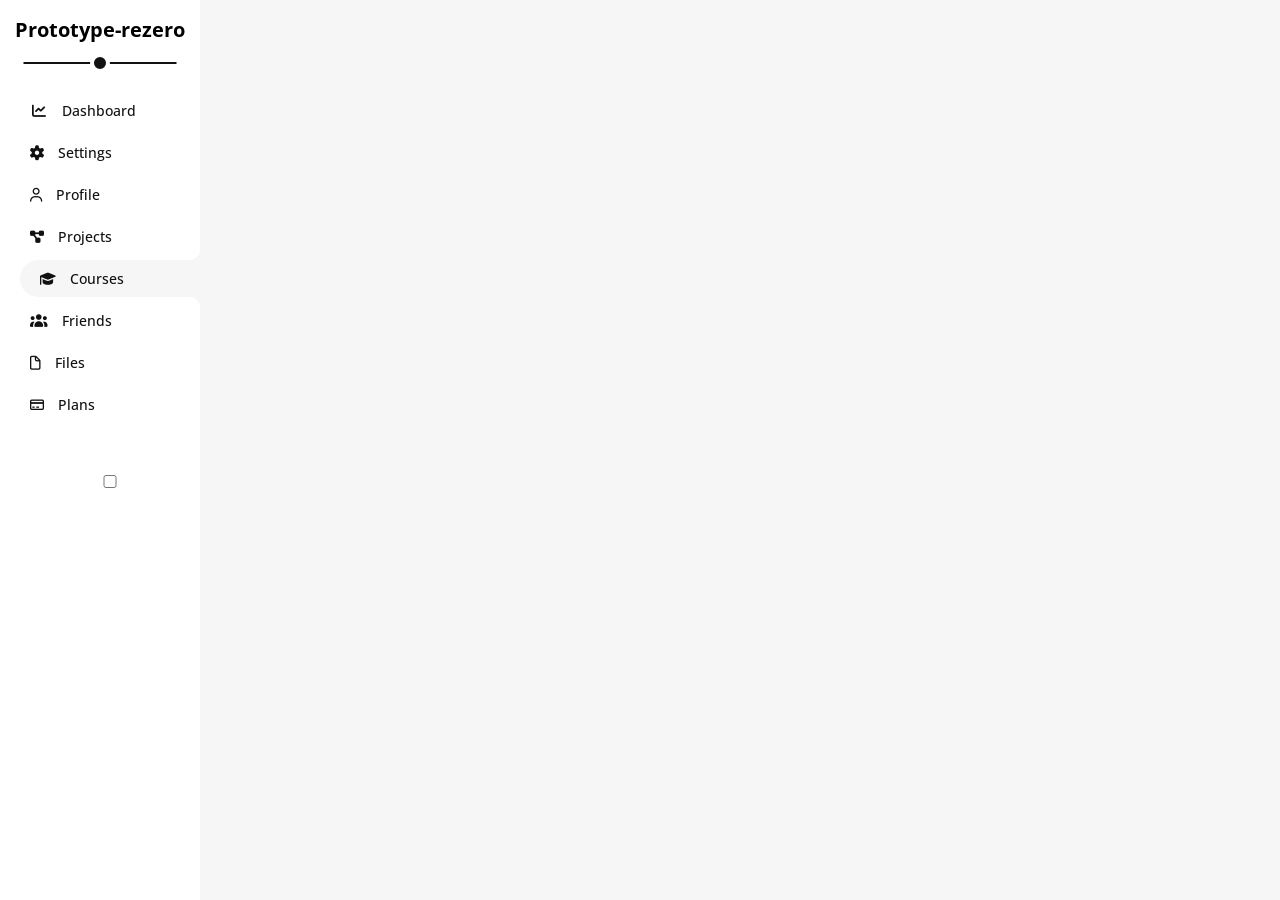
==== courses.html @ 01eb2c35 "upd" ====
<!DOCTYPE html>
<html lang="en">
<head>
    <meta charset="UTF-8">
    <meta name="viewport" content="width=device-width, initial-scale=1.0">
    <title>Dashboard-01</title>
    <!-- fontawesome -->
    <link rel="stylesheet" href="style/all.min.css">
    <!-- main stylesheet -->
    <link rel="stylesheet" href="style/template4style.css">
    <!-- framework -->
    <link rel="stylesheet" href="style/framework.css">
    <!-- fonts -->
    <link rel="preconnect" href="https://fonts.googleapis.com">
    <link rel="preconnect" href="https://fonts.gstatic.com" crossorigin>
    <link href="https://fonts.googleapis.com/css2?family=Cairo:slnt,wght@-11..11,200..1000&family=Open+Sans:ital,wght@0,300..800;1,300..800&family=Work+Sans:ital,wght@0,100..900;1,100..900&display=swap" rel="stylesheet">
</head>
    <body>
        <div class="main">
            <aside>
                <h3><span>PR</span>Prototype-rezero</h3>
                <ul>
                    <li class=" trans">
                        <i class="fa-solid fa-chart-line fa-fw"></i>
                        <a href="index.html">Dashboard</a>
                    </li>
                    <li class="trans">
                        <i class="fas fa-gear"></i>
                        <a href="settings.html">Settings</a>
                    </li>
                    <li class="trans">
                        <i class="far fa-user"></i>
                        <a href="profile.html">Profile</a>
                    </li>
                    <li class="trans">
                        <i class="fas fa-diagram-project"></i>
                        <a href="projects.html">Projects</a>
                    </li>
                    <li class="active trans">
                        <i class="fas fa-graduation-cap"></i>
                        <a href="courses.html">Courses</a>
                    </li>
                    <li class="trans">
                        <i class="fas fa-users"></i>
                        <a href="friends.html">Friends</a>
                    </li>
                    <li class="trans">
                        <i class="far fa-file"></i>
                        <a href="files.html">Files</a>
                    </li>
                    <li class="trans">
                        <i class="far fa-credit-card"></i>
                        <a href="plans.html">Plans</a>
                    </li>
                </ul>
                <input type="checkbox">
            </aside>
            <section>

            </section>
        </div>
    </body>
</html>
---- style/template4style.css ----
/* global rules  */
:root {
  --blue-color: #0075ff;
  --blue-alt-color: #0d69d5;
  --orange-color: #f59e0b;
  --green-color: #22c55e;
  --red-color: #f44336;
  --grey-color: #888;
  --light-grey: #f6f6f6;
}

*, *::before, *::after {
    -webkit-box-sizing: border-box;
    -moz-box-sizing: border-box;
    box-sizing: border-box;
    padding: 0;
    margin: 0;
    text-decoration: none;
    border: none;
    outline: none;
}

html {
    scroll-behavior: smooth;
}

body {
    line-height: 1.5;
    min-height: 100vh;
    font-family: "open sans", sans-serif;
    background-color: var(--light-grey);
}

ul, ol {
    list-style: none;
}

img, video, canvas, svg {
    display: block;
    max-width: 100%;
}

input, button, textarea, select {
    font: inherit;
}

h1, h2, h3, h4, h5, h6 {
    line-height: 1;  
}

/* end global rules   */

/* aside */
aside {
    position: sticky;
    width: 200px;
    left: 0;
    top: 0;
    min-height: 100vh;
    background-color: white;
    display: flex;
    flex-direction: column;
    gap: 52px;
    padding: 20px;
    padding-right: 0;
    /* box-shadow: 0 10px 20px #ccc; */
    z-index: 1;
    transition: 0.3s;
    overflow: hidden;
}
aside span {
    font-size: 0;
    opacity: 0;
    transition: 0.3s;
}
aside h3 {
    font-size: 20px;
    position: relative;
    margin: 0 auto;
    transform: translateX(-10px);
    transition: 0.3s;
}
aside h3::before {
    content: "";
    position: absolute;
    left: 0;
    bottom: -24px;
    width: 90%;
    left: 50%;
    transform: translateX(-50%);
    height: 2px;
    background-color: #111;
}
aside h3::after {
    content: "";
    position: absolute;
    left: 50%;
    transform: translateX(-50%);
    bottom: -33px;
    width: 20px;
    height: 20px;
    border: 4px solid white;
    border-radius: 50%;
    background-color: #111;
}
aside ul {
    display: flex;
    flex-direction: column;
    gap: 5px;
}
aside ul li {
    padding: 8px;
    font-size: 14px;
    padding-left: 10px;
    border-radius: 20px;
    border-top-right-radius: 0;
    border-bottom-right-radius: 0;
    cursor: pointer;
}
aside ul li.active {
    padding-left: 20px;
    background-color: var(--light-grey);
    position: relative;
}
aside ul li.active::before{
    content: "";
    position: absolute;
    width: 20px;
    height: 20px;
    background-color: rgba(255, 0, 0, 0);
    border-radius: 50%;
    right: 0;
    top: -20px;
    box-shadow: 12px 12px 0 0 var(--light-grey);
}
aside ul li.active::after{
    content: "";
    position: absolute;
    width: 20px;
    height: 20px;
    background-color: rgba(255, 0, 0, 0);
    border-radius: 50%;
    right: 0;
    bottom: -20px;
    box-shadow: 12px -12px 0 0 var(--light-grey);
}
aside ul li:not(.active):hover {
    padding-left: 20px;
}
aside ul li a, aside ul li i {
    color: #111;
}
aside ul li a {
    font-weight: 500;
    transition: 0.3s;
}
aside ul li i{
    margin-right: 10px;
}
aside:has(input:checked) {
    width: 80px;
}
aside:has(input:checked) h3{
    font-size: 0;
}
aside:has(input:checked) ul li a {
    font-size: 0;
    opacity: 0;
}
aside:has(input:checked) span {
    font-size: 20px;
    opacity: 1;
}
/* end  aside */
---- style/framework.css ----
:root {
  --blue-color: #0075ff;
  --blue-alt-color: #0d69d5;
  --orange-color: #f59e0b;
  --green-color: #22c55e;
  --red-color: #f44336;
  --grey-color: #888;
  --light-grey: #f6f6f6;
}
/* Start Box */
.trans {
  transition: 0.3s;
}
.d-flex {
  display: flex;
}
.fd-c {
  flex-direction: column;
}
.f-wrap {
  flex-wrap: wrap;
}
.align-center {
  align-items: center;
}
.space-between {
  justify-content: space-between;
}
.justify-center {
  justify-content: center;
}
.d-grid {
  display: grid;
}
.gap-20 {
  gap: 20px;
}
.gap-30 {
  gap: 30px;
}
.d-block {
  display: block;
}
@media (max-width: 767px) {
  .block-mobile {
    display: block;
  }
  .hide-mobile {
    display: none;
  }
}
/* End Box */
/* Start Padding + Margin */
.p-10 {
  padding: 10px;
}
.p-15 {
  padding: 15px;
}
.p-20 {
  padding: 20px;
}
.pt-10 {
  padding-top: 10px;
}
.pt-15 {
  padding-top: 15px;
}
.pt-20 {
  padding-top: 20px;
}
.pb-10 {
  padding-bottom: 10px;
}
.pb-15 {
  padding-bottom: 15px;
}
.pb-20 {
  padding-bottom: 20px;
}
.pl-15 {
  padding-left: 15px;
}
.m-0 {
  margin: 0;
}
.m-15 {
  margin: 15px;
}
.m-20 {
  margin: 20px;
}
.mt-0 {
  margin-top: 0;
}
.mt-5 {
  margin-top: 5px;
}
.mt-10 {
  margin-top: 10px;
}
.mt-15 {
  margin-top: 15px;
}
.mt-20 {
  margin-top: 20px;
}
.mt-25 {
  margin-top: 25px;
}
.mr-10 {
  margin-right: 10px;
}
.mr-15 {
  margin-right: 15px;
}
.mb-5 {
  margin-bottom: 5px;
}
.mb-10 {
  margin-bottom: 10px;
}
.mb-15 {
  margin-bottom: 15px;
}
.mb-20 {
  margin-bottom: 20px;
}
.mb-25 {
  margin-bottom: 25px;
}
/* End Padding + Margin */
/* Start Color */
.c-black {
  color: black;
}
.c-white {
  color: white;
}
.c-grey {
  color: var(--grey-color);
}
.c-red {
  color: var(--red-color);
}
.c-green {
  color: var(--green-color);
}
.c-blue {
  color: var(--blue-color);
}
.c-orange {
  color: var(--orange-color);
}
.bg-red {
  background-color: var(--red-color);
}
.bg-green {
  background-color: var(--green-color);
}
.bg-blue {
  background-color: var(--blue-color);
}
.bg-orange {
  background-color: var(--orange-color);
}
.bg-white {
  background-color: white;
}
.bg-eee {
  background-color: #eee;
}
/* End Color */
/* Start Position */
.p-relative {
  position: relative;
}
.p-absolute {
  position: absolute;
}
/* End Position */
/* Start Font */
.txt-c {
  text-align: center;
}
.fs-13 {
  font-size: 13px;
}
.fs-14 {
  font-size: 14px;
}
.fs-15 {
  font-size: 15px;
}
.fs-25 {
  font-size: 25px;
}
.fw-bold {
  font-weight: bold;
}
@media (max-width: 767px) {
  .txt-c-mobile {
    text-align: center;
  }
}
/* End Font */
/* Start Border */
.rad-6 {
  border-radius: 6px;
}
.rad-10 {
  border-radius: 10px;
}
.rad-half {
  border-radius: 50%;
}
.b-none {
  border: none;
}
.border-ccc {
  border: 1px solid #ccc;
}
.border-eee {
  border: 1px solid #eee;
}

/* End Border */
/* Start Width + Height */
.w-full {
  width: 100%;
}
.w-100 {
  width: 100px;
}
.w-fit {
  width: fit-content;
}
.h-full {
  height: 100%;
}
.h-100 {
  height: 100px;
}
/* End Width + Height */
/* Start Components */
.center-flex {
  display: flex;
  align-items: center;
  justify-content: center;
}
.between-flex {
  display: flex;
  align-items: center;
  justify-content: space-between;
}
.btn-shape {
  padding: 4px 10px;
  border-radius: 6px;
}
/* End Components */
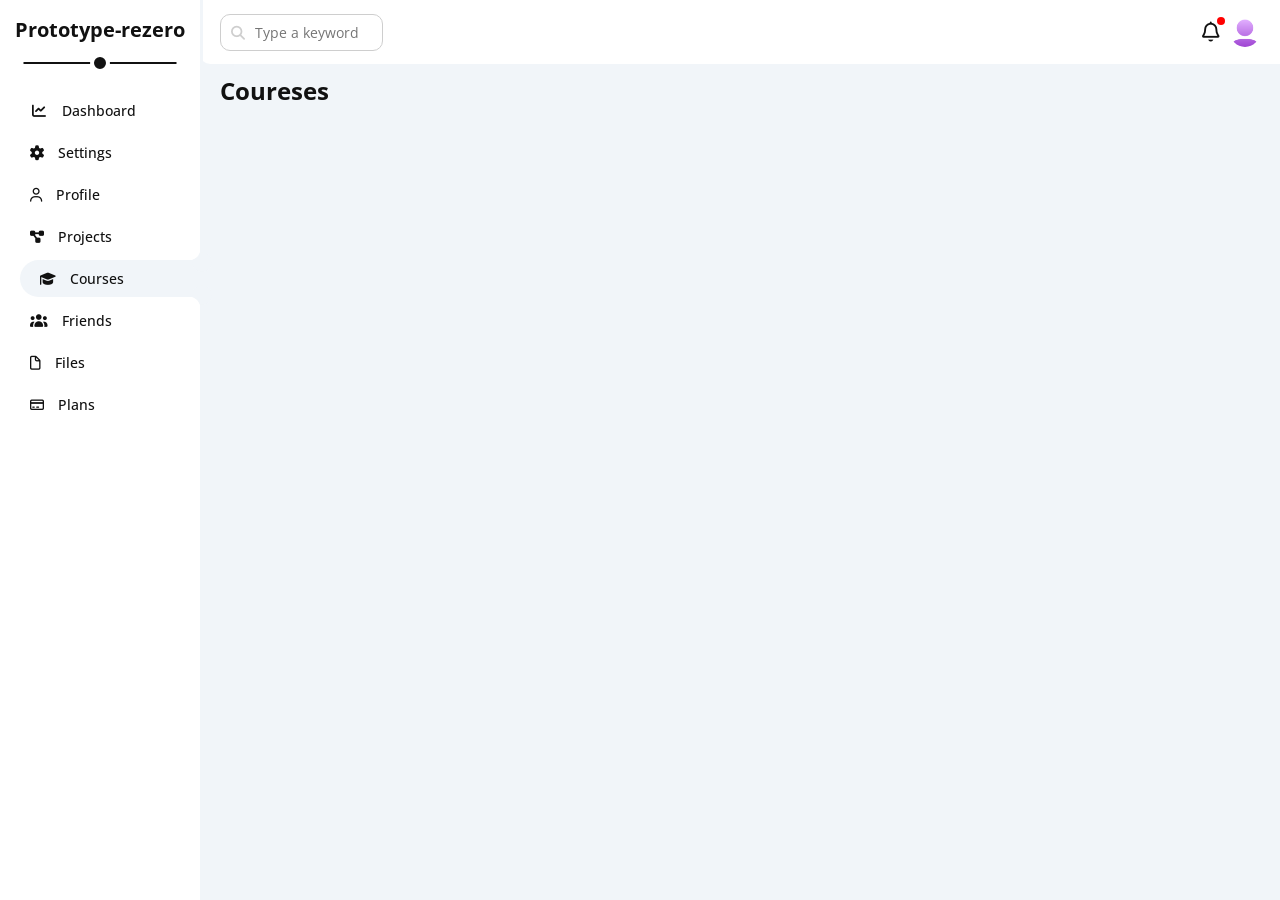
==== commit b2a7487f: "upd" ====
--- a/courses.html
+++ b/courses.html
@@ -18,13 +18,13 @@
     <body>
         <div class="main">
             <aside>
-                <h3><span>PR</span>Prototype-rezero</h3>
+                <h3>Prototype-rezero</h3>
                 <ul>
-                    <li class=" trans">
+                    <li class="trans">
                         <i class="fa-solid fa-chart-line fa-fw"></i>
                         <a href="index.html">Dashboard</a>
                     </li>
-                    <li class="trans">
+                    <li class=" trans">
                         <i class="fas fa-gear"></i>
                         <a href="settings.html">Settings</a>
                     </li>
@@ -53,10 +53,20 @@
                         <a href="plans.html">Plans</a>
                     </li>
                 </ul>
-                <input type="checkbox">
             </aside>
-            <section>
-
+            <section class="settings flexd-c gap-15">
+                <header>
+                    <div class="search">
+                        <i class="fas fa-search"></i>
+                        <input type="text" placeholder="Type a keyword">
+                    </div>
+                    <div class="icons">
+                        <i class="fa-regular fa-bell" ></i>
+                        <span></span>
+                        <img src="resources/user.png" alt="">
+                    </div>
+                </header>
+                <h1>Coureses</h1>
             </section>
         </div>
     </body>
--- a/style/template4style.css
+++ b/style/template4style.css
@@ -6,7 +6,9 @@
   --green-color: #22c55e;
   --red-color: #f44336;
   --grey-color: #888;
+  --lightblue-grey: #f1f5f9;
   --light-grey: #f6f6f6;
+  --bitdarker-grey: #cecece;
 }
 
 *, *::before, *::after {
@@ -19,7 +21,16 @@
     border: none;
     outline: none;
 }
-
+::-webkit-scrollbar {
+    width: 10px;
+}
+::-webkit-scrollbar-track {
+    background-color: rgba(0, 29, 43, 0.25);
+}
+::-webkit-scrollbar-thumb {
+    background-color: rgb(0, 24, 36);
+    border-radius: 5px;
+}
 html {
     scroll-behavior: smooth;
 }
@@ -28,7 +39,7 @@
     line-height: 1.5;
     min-height: 100vh;
     font-family: "open sans", sans-serif;
-    background-color: var(--light-grey);
+    color: #111;
 }
 
 ul, ol {
@@ -50,9 +61,19 @@
 
 /* end global rules   */
 
+/* main */
+.main {
+    display: flex;
+    min-height: 100vh;
+    overflow: hidden;
+    position: relative;
+    gap: 0;
+}
+/* end main */
+
 /* aside */
 aside {
-    position: sticky;
+    position: relative;
     width: 200px;
     left: 0;
     top: 0;
@@ -64,14 +85,19 @@
     padding: 20px;
     padding-right: 0;
     /* box-shadow: 0 10px 20px #ccc; */
+    z-index: 999;
+    transition: 0.3s;
+}
+aside::after {
+    content: "";
+    position: absolute;
+    width: 3px;
     z-index: 1;
-    transition: 0.3s;
-    overflow: hidden;
-}
-aside span {
-    font-size: 0;
-    opacity: 0;
-    transition: 0.3s;
+    height: 68px;
+    background-color: var(--lightblue-grey);
+    right: -3px;
+    opacity: 1;
+    top: 0;
 }
 aside h3 {
     font-size: 20px;
@@ -119,7 +145,7 @@
 }
 aside ul li.active {
     padding-left: 20px;
-    background-color: var(--light-grey);
+    background-color: var(--lightblue-grey);
     position: relative;
 }
 aside ul li.active::before{
@@ -131,7 +157,7 @@
     border-radius: 50%;
     right: 0;
     top: -20px;
-    box-shadow: 12px 12px 0 0 var(--light-grey);
+    box-shadow: 12px 12px 0 0 var(--lightblue-grey);
 }
 aside ul li.active::after{
     content: "";
@@ -142,7 +168,7 @@
     border-radius: 50%;
     right: 0;
     bottom: -20px;
-    box-shadow: 12px -12px 0 0 var(--light-grey);
+    box-shadow: 12px -12px 0 0 var(--lightblue-grey);
 }
 aside ul li:not(.active):hover {
     padding-left: 20px;
@@ -157,19 +183,488 @@
 aside ul li i{
     margin-right: 10px;
 }
-aside:has(input:checked) {
-    width: 80px;
-}
-aside:has(input:checked) h3{
-    font-size: 0;
-}
-aside:has(input:checked) ul li a {
-    font-size: 0;
-    opacity: 0;
-}
-aside:has(input:checked) span {
+/* end  aside */
+
+/* dashboard section */
+section {
+    flex: 1;
+    overflow: auto;
+    background-color: var(--lightblue-grey);
+}
+.main section header {
+    width: 100%;
+    display: flex;
+    align-items: center;
+    justify-content: space-between;
+    padding: 20px;
+    height: 64px;
+    background-color: white;
+    border-bottom-left-radius: 10px;
+}
+.main section header .search {
+    display: flex;
+    align-items: center;
+    border: 1px solid var(--bitdarker-grey);
+    padding: 7px;
+    padding-left: 10px;
+    border-radius: 10px;
+    gap: 10px;
+    font-size: 14px;
+    color: var(--bitdarker-grey);
+}
+.main section header .search input {
+    width: 120px;
+    transition: 0.3s;
+}
+.main section header .search input:focus {
+    width: 170px;
+}
+.main section header .search i {
+    transition: 0.3s;
+    transform: translateY(1px);
+}
+.main section header .search:has(input:focus) i {
+    color : var(--grey-color)
+}
+.main section header  .icons {
+    display: flex;
+    align-items: center;
+    gap: 10px;
+    position: relative;
+}
+.main section header  .icons img{
+    width: 30px;
+    height: 30px;
+    border-radius: 50%;
+    cursor: pointer;
+    transition: 0.3s;
+}
+.main section header  .icons img:hover {
+    transform: scale(1.1);
+}
+.main section header  .icons i {
     font-size: 20px;
-    opacity: 1;
-}
-/* end  aside */
-
+    color: #111;
+}
+.main section header  .icons span {
+    position: absolute;
+    top: 0;
+    width: 8px;
+    height: 8px;
+    border-radius: 50%;
+    background-color: red;
+    right: 35px;
+}
+.dashboard {
+    display: flex;
+    flex-direction: column;
+    gap: 15px;
+}
+h1 {
+    margin-left: 20px;
+    margin-bottom: 5px;
+}
+.dashboard .wrapper {
+    padding: 0 20px;
+    display: grid;
+    grid-template-columns: repeat(auto-fill, minmax(500px, 1fr));
+    gap: 20px;
+}
+
+.dashboard .wrapper .welcome .top {
+    display: flex;
+    justify-content: space-between;
+    padding: 20px;
+    background-color: var(--light-grey);
+    position: relative;
+}
+
+.dashboard .box {
+    padding: 20px;
+    background-color: white;
+    border-radius: 10px;
+}
+/* welcome */
+.dashboard .welcome {
+    padding: 0px;
+}
+.welcome .top .info  {
+    display: flex;
+    flex-direction: column;
+    gap: 10px;
+}
+.welcome .top .info h3 {
+    font-size: 26px;
+}
+.welcome .top .info p {
+    color: var(--grey-color);
+}
+.welcome .top img {
+    width: 200px;
+}
+.welcome .top img:nth-of-type(2) {
+    position: absolute;
+    width: 50px;
+    border-radius: 50%;
+    bottom: -25px;
+    left: 20px;
+}
+.welcome .bottom {
+    padding-top: 45px;
+}
+.welcome .bottom .stats {
+    display: flex;
+    gap: 130px;
+    justify-content: center;
+    padding: 20px 0px 15px 0px;
+    border-top: 1px solid var(--bitdarker-grey);
+    border-bottom: 1px solid var(--bitdarker-grey);
+    margin-bottom: 35px;
+}
+.welcome .bottom .stats .stat {
+    display: flex;
+    flex-direction: column;
+    align-items: center;
+    gap: 7px;
+}
+.welcome .bottom .stats .stat span{
+    color: var(--grey-color);   
+}
+.welcome .bottom .stats .stat h3 {
+    font-weight: 500;
+}
+.welcome .bottom a {
+    background-color: var(--blue-color);
+    padding: 3px 10px;
+    color: white;
+    border-radius: 10px;
+    transition: 0.3s;
+    width: fit-content;
+    margin-left: auto;
+    display: block;
+
+}
+.welcome .bottom a:hover {
+    transform: scale(1.05);
+}
+
+/* quickdraft */
+.quickdraft {
+    padding: 20px;
+    display: flex;
+    flex-direction: column;
+    gap: 20px;
+}
+.quickdraft .info {
+    display: flex;
+    flex-direction: column;
+    gap: 10px;
+}
+.quickdraft .info h3 {
+    font-size: 26px;
+}
+.quickdraft .info p {
+    color: var(--grey-color);
+}
+.quickdraft form input[type="text"], .quickdraft form textarea {
+    background-color: var(--light-grey);
+    padding: 5px 10px;
+    border-radius: 10px;
+}
+ .quickdraft form textarea {
+    height: 140px;
+    resize: none;
+ }
+.quickdraft form input[type="text"]::placeholder, .quickdraft form textarea::placeholder {
+    color: var(--bitdarker-grey);
+}
+.quickdraft form input[type="submit"] {
+    background-color: var(--blue-color);
+    padding: 3px 15px;
+    border-radius: 10px;
+    color: white;
+    margin-left: auto;
+    transition: 0.3s;
+    cursor: pointer;
+    width: fit-content;
+}
+.quickdraft form input[type="submit"]:hover {
+    transform: scale(1.05);
+}
+
+/* targets */
+.targets {
+  padding: 20px;
+    display: flex;
+    flex-direction: column;
+    gap: 20px;
+}
+.targets  .info {
+    display: flex;
+    flex-direction: column;
+    gap: 10px;
+}
+.targets  .info h3 {
+    font-size: 26px;
+}
+.targets  .info p {
+    color: var(--grey-color);
+}
+.targets .stat {
+    display: flex;
+    gap: 15px;   
+    align-items: center;
+    padding: 15px 20px 20px 15px;
+    border: 2px solid var(--light-grey);
+    border-radius: 20px;
+    transition: 0.3s;
+}
+.targets .stat:hover {
+    transform: scale(1.02);
+}
+.targets .stat i {
+    width: 60px;
+    height: 60px;
+    border-radius: 50%;
+    display: flex;
+    justify-content: center;
+    align-items: center;
+    font-size: 20px;
+    background-color: var(--lightblue-grey);
+}
+.targets .stat .container {
+    display: flex;
+    flex-direction: column;
+    gap: 5px;
+    flex: 1;
+}
+.targets .stat .container .progress {
+    width: 100%;
+    height: 5px;
+    background-color: #0d6ad580;
+    position: relative;
+    border-radius: 5px;
+    margin-top: 10px;
+}
+.targets .stats .stat .container .progress span {
+    display: block;
+    position: absolute;
+    top: 0px;
+    left: 0;
+    height: 100%;
+    border-radius: 5px;
+}
+.targets .stat:nth-of-type(2) .container .progress {
+    background-color: #f59f0b80;
+}
+.targets .stat:nth-of-type(3) .container .progress {
+    background-color: #22c55e80;
+}
+.targets .stats .stat p:first-of-type {
+    color: var(--grey-color);
+}
+.targets .stats .stat p:last-of-type {
+    font-weight: bold;
+}
+
+/* tickets */
+.tickets .cards {
+    grid-template-columns: repeat(auto-fill, minmax(300px, 1fr));
+}
+.tickets .cards .card {
+    display: flex;
+    flex-direction: column;
+    gap: 5px;
+    border-radius: 20px;
+    border: 2px solid var(--light-grey);
+    padding: 15px;
+    transition: 0.3s;
+    align-items:center;
+    justify-content: center;
+}
+.tickets .cards .card:hover {
+    transform: scale(1.05);
+}
+.tickets .cards .card p {
+    font-weight: bold;
+    font-size: 24px;
+    margin-bottom: 10px;
+}
+.tickets .cards .card span {
+    color: var(--grey-color);
+    font-size: 16px;
+}
+
+/* news */
+.news .event img {
+    width: 100px;
+    border-radius: 10px;
+}
+.news .event {
+    padding: 20px 0;
+}
+.news .event:not(:last-of-type) {
+    border-bottom: 2px solid var(--light-grey);
+}
+.news .event span {
+    margin-left: auto;
+    background-color: var(--light-grey);
+    padding: 5px 10px;
+    border-radius: 10px;
+    font-size: 14px;
+
+}
+
+/* tasks */
+.tasks .content .task {
+    padding: 15px 0;
+}
+.tasks .content .task:nth-child(4) {
+    text-decoration: line-through;
+    color: var(--grey-color);
+}
+.tasks .content .task:nth-child(4) .info p {
+    text-decoration: line-through;
+    color: var(--bitdarker-grey);
+}
+.tasks .content .task:not(:last-of-type) {
+    border-bottom: 2px solid var(--light-grey);
+}
+.tasks .content .task i {
+    transition: 0.3s;
+    font-size: 18px;
+    width: 40px;
+    height: 40px;
+    background-color: var(--lightblue-grey);
+    border-radius: 50%;
+    display: flex;
+    justify-content: center;
+    align-items: center;
+}
+.tasks .content .task i:hover {
+    color: var(--red-color);
+}
+
+/* projects */
+.projects .content {
+    position: relative;
+    margin-left: 10px;
+    margin-top: 5px;
+}
+.projects .content::before {
+    position: absolute;
+    content: "";
+    left: 0;
+    top: 50%;
+    width: 2px;
+    background-color: var(--blue-color);
+    height: 90%;
+    transform: translateY(-50%);
+}
+.projects .step {
+    display: flex;
+    align-items: center;
+    position: relative;
+}
+.projects .step p{
+    margin-left: 30px;
+    font-weight: 500;
+}
+.projects .step span{
+    position: absolute;
+    display: block;
+    left: -9px;
+    width: 20px;
+    height: 20px;
+    background-color: var(--blue-color);
+    border-radius: 50%;
+    border: 2px solid white;
+    outline: 2px solid var(--blue-color);
+}
+.projects .step:nth-child(5) span{
+    background-color: white;
+}
+.projects .step:nth-child(4) span {
+    animation: fading 1.5s ease-in-out infinite;
+}
+@keyframes fading {
+    0%, 100% {
+        background-color: var(--blue-color);
+    }
+    50% {
+        background-color: white;
+    }
+}
+
+/* reminders */
+.reminders .content span {
+    width: 15px;
+    height: 15px;
+    border-radius: 50%;
+    margin-right: 15px;
+}
+.reminders .content .info {
+    padding-left: 15px;
+    border-left: 2px solid var(--blue-color);
+}
+.reminders .content .reminder:nth-of-type(2) .info  {
+    border-left: 2px solid var(--green-color);
+}
+.reminders .content .reminder:nth-of-type(4) .info  {
+    border-left: 2px solid var(--red-color);
+}
+.reminders .content .reminder:nth-of-type(3) .info  {
+    border-left: 2px solid var(--orange-color);
+}
+
+/* table */
+.table {
+  padding: 0 20px;  
+
+}
+.tablediv {
+    background-color: var(--lightblue-grey);
+    border-radius: 7px;
+    padding: 2px;
+}
+.tablediv table {
+    width: 100%;
+    border: none;
+    border-spacing: 5px;
+}
+@media (max-width: 991px) {
+    .tablediv {
+        overflow-x: scroll;
+    }
+    .tablediv table {
+        min-width: 800px;
+    }
+}
+.tablediv table thead tr td{
+    background-color: #f9fcff;
+    border-radius: 5px;
+    padding: 10px 0;
+    font-weight: bold;
+    text-align: center;
+    font-size: 18px;
+    font-weight: 500;
+
+}
+.tablediv table tbody tr td {
+    background-color: white;
+    border-radius: 5px;
+    padding: 10px 0;
+    text-align: center;
+    color: #222;
+    transition: 0.2s;
+}
+table tbody tr:hover td{
+    background-color: #f9fcff;
+}
+table span {
+    color: white;
+    padding: 4px 10px; 
+    border-radius: 7px;
+    font-size: 14px;
+}
+/* end dashboard section */
--- a/style/framework.css
+++ b/style/framework.css
@@ -5,7 +5,9 @@
   --green-color: #22c55e;
   --red-color: #f44336;
   --grey-color: #888;
+  --lightblue-grey: #f1f5f9;
   --light-grey: #f6f6f6;
+  --bitdarker-grey: #cecece;
 }
 /* Start Box */
 .trans {
@@ -14,7 +16,8 @@
 .d-flex {
   display: flex;
 }
-.fd-c {
+.flexd-c {
+  display: flex;
   flex-direction: column;
 }
 .f-wrap {
@@ -31,6 +34,12 @@
 }
 .d-grid {
   display: grid;
+}
+.gap-10 {
+  gap: 10px;
+}
+.gap-15 {
+  gap: 15px;
 }
 .gap-20 {
   gap: 20px;
@@ -114,6 +123,9 @@
 .mr-15 {
   margin-right: 15px;
 }
+.mr-20 {
+  margin-right: 20px;
+}
 .mb-5 {
   margin-bottom: 5px;
 }
@@ -152,6 +164,21 @@
 .c-orange {
   color: var(--orange-color);
 }
+.c-lightblue-grey {
+  color: var(--lightblue-grey);
+}
+.c-lightgrey {
+  color: var(--light-grey);
+}
+.c-bitdarker-grey {
+  color: var(--bitdarker-grey);
+}
+.bg-bitdarker-grey {
+  background-color: var(--bitdarker-grey);
+}
+.bg-lightgrey {
+  background-color: var(--lightgrey-color);
+}
 .bg-red {
   background-color: var(--red-color);
 }
@@ -194,6 +221,9 @@
 }
 .fs-25 {
   font-size: 25px;
+}
+.fs-26 {
+  font-size: 26px;
 }
 .fw-bold {
   font-weight: bold;
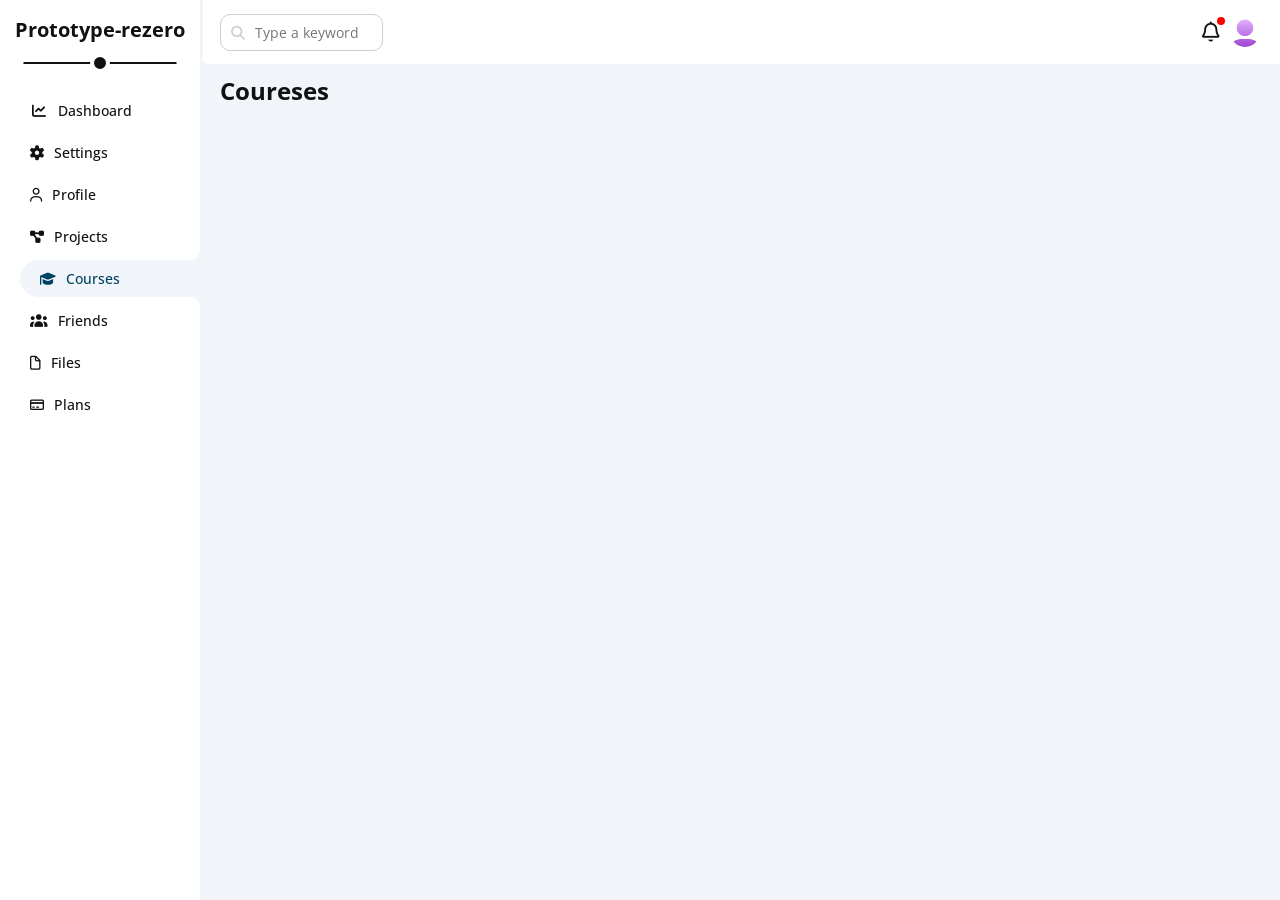
==== commit 6f4f184b: "upd" ====
--- a/courses.html
+++ b/courses.html
@@ -21,36 +21,28 @@
                 <h3>Prototype-rezero</h3>
                 <ul>
                     <li class="trans">
-                        <i class="fa-solid fa-chart-line fa-fw"></i>
-                        <a href="index.html">Dashboard</a>
-                    </li>
-                    <li class=" trans">
-                        <i class="fas fa-gear"></i>
-                        <a href="settings.html">Settings</a>
+                        <a href="index.html"><i class="fa-solid fa-chart-line fa-fw"></i><span>Dashboard</span></a>
                     </li>
                     <li class="trans">
-                        <i class="far fa-user"></i>
-                        <a href="profile.html">Profile</a>
+                        <a href="settings.html"><i class="fas fa-gear"></i><span>Settings</span></a>
+                    </li>
+                    <li class="trans">                        
+                        <a href="profile.html"><i class="far fa-user"></i><span>Profile</span></a>
+                    </li>
+                    <li class="trans">                        
+                        <a href="projects.html"><i class="fas fa-diagram-project"></i><span>Projects</span></a>
+                    </li>
+                    <li class="active trans">                        
+                        <a href="courses.html"><i class="fas fa-graduation-cap"></i><span>Courses</span></a>
+                    </li>
+                    <li class="trans">                        
+                        <a href="friends.html"><i class="fas fa-users"></i><span>Friends</span></a>
                     </li>
                     <li class="trans">
-                        <i class="fas fa-diagram-project"></i>
-                        <a href="projects.html">Projects</a>
-                    </li>
-                    <li class="active trans">
-                        <i class="fas fa-graduation-cap"></i>
-                        <a href="courses.html">Courses</a>
+                        <a href="files.html"><i class="far fa-file"></i><span>Files</span></a>
                     </li>
                     <li class="trans">
-                        <i class="fas fa-users"></i>
-                        <a href="friends.html">Friends</a>
-                    </li>
-                    <li class="trans">
-                        <i class="far fa-file"></i>
-                        <a href="files.html">Files</a>
-                    </li>
-                    <li class="trans">
-                        <i class="far fa-credit-card"></i>
-                        <a href="plans.html">Plans</a>
+                        <a href="plans.html"><i class="far fa-credit-card"></i><span>Plans</span></a>
                     </li>
                 </ul>
             </aside>
--- a/style/template4style.css
+++ b/style/template4style.css
@@ -148,6 +148,9 @@
     background-color: var(--lightblue-grey);
     position: relative;
 }
+aside ul li.active a, aside ul li.active i {
+    color: rgb(0, 66, 99);
+}
 aside ul li.active::before{
     content: "";
     position: absolute;
@@ -179,6 +182,8 @@
 aside ul li a {
     font-weight: 500;
     transition: 0.3s;
+    width: 100%;
+    display: block;
 }
 aside ul li i{
     margin-right: 10px;
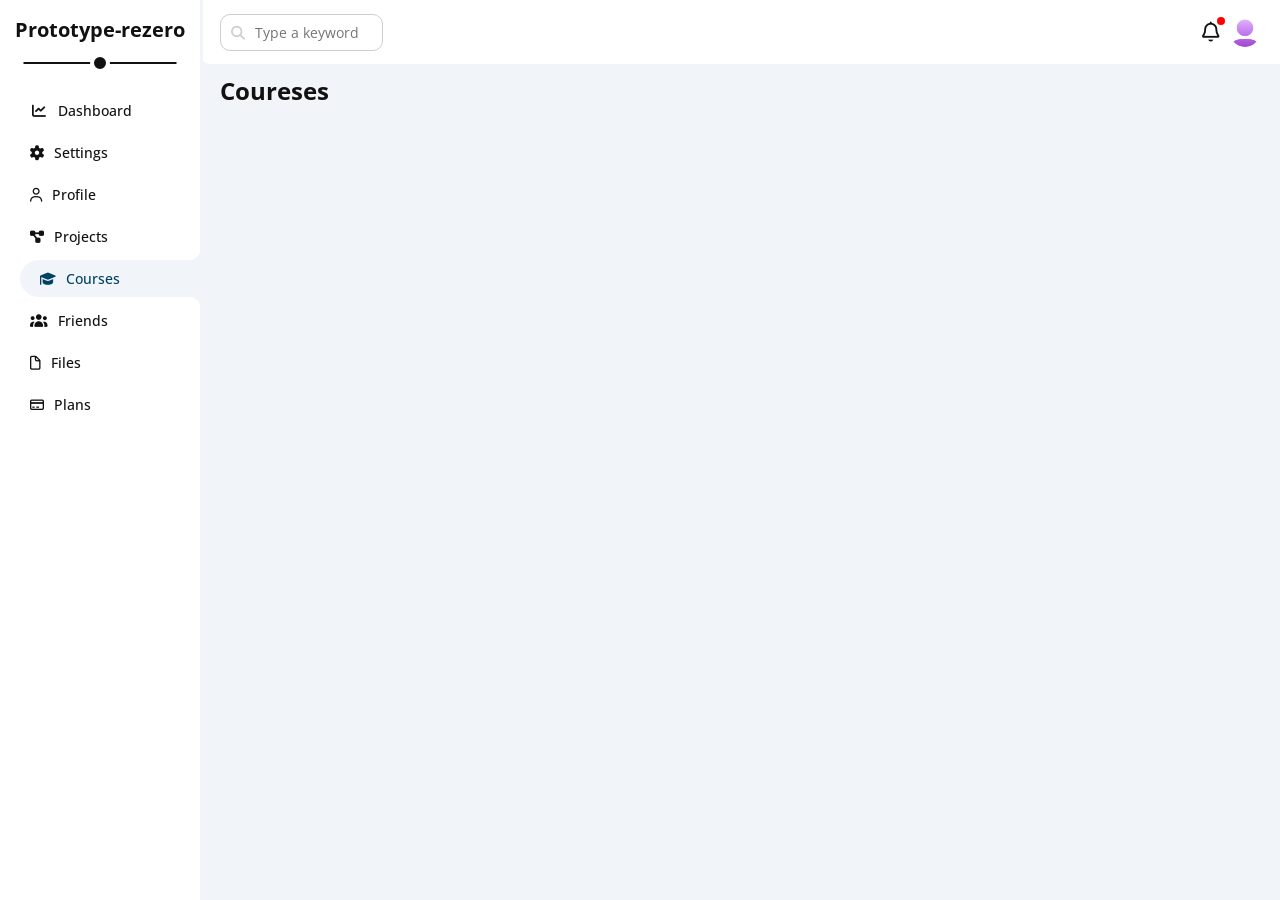
==== commit c7a67fca: "upd" ====
--- a/courses.html
+++ b/courses.html
@@ -18,7 +18,7 @@
     <body>
         <div class="main">
             <aside>
-                <h3>Prototype-rezero</h3>
+                <span>PR</span><h3>Prototype-rezero</h3>
                 <ul>
                     <li class="trans">
                         <a href="index.html"><i class="fa-solid fa-chart-line fa-fw"></i><span>Dashboard</span></a>
--- a/style/template4style.css
+++ b/style/template4style.css
@@ -99,14 +99,18 @@
     opacity: 1;
     top: 0;
 }
-aside h3 {
+aside h3, aside > span {
+    font-weight: bold;
     font-size: 20px;
     position: relative;
     margin: 0 auto;
     transform: translateX(-10px);
     transition: 0.3s;
 }
-aside h3::before {
+aside > span {
+    display: none;
+}
+aside h3::before , aside > span::before {
     content: "";
     position: absolute;
     left: 0;
@@ -117,7 +121,12 @@
     height: 2px;
     background-color: #111;
 }
-aside h3::after {
+ aside > span::before {
+    width: 130%;
+    left: 50%;
+    transform: translateX(-50%);
+ }
+aside h3::after , aside > span::after {
     content: "";
     position: absolute;
     left: 50%;
@@ -129,13 +138,22 @@
     border-radius: 50%;
     background-color: #111;
 }
+@media (max-width: 768px) {
+    aside h3 {
+        display: none;
+    }
+    aside > span {
+        display: block;
+        line-height: 1;
+    }
+}
 aside ul {
     display: flex;
     flex-direction: column;
     gap: 5px;
 }
 aside ul li {
-    padding: 8px;
+    padding: 0 8px;
     font-size: 14px;
     padding-left: 10px;
     border-radius: 20px;
@@ -143,6 +161,19 @@
     border-bottom-right-radius: 0;
     cursor: pointer;
 }
+aside ul li a, aside ul li i {
+    color: #111;
+}
+aside ul li a {
+    font-weight: 500;
+    transition: 0.3s;
+    width: 100%;
+    display: block;
+    padding: 8px 0;
+}
+aside ul li i{
+    margin-right: 10px;
+}
 aside ul li.active {
     padding-left: 20px;
     background-color: var(--lightblue-grey);
@@ -176,17 +207,13 @@
 aside ul li:not(.active):hover {
     padding-left: 20px;
 }
-aside ul li a, aside ul li i {
-    color: #111;
-}
-aside ul li a {
-    font-weight: 500;
-    transition: 0.3s;
-    width: 100%;
-    display: block;
-}
-aside ul li i{
-    margin-right: 10px;
+@media (max-width: 768px) {
+    aside {
+        width: 75px;
+    }
+    aside ul li a span {
+        display: none;
+    }
 }
 /* end  aside */
 
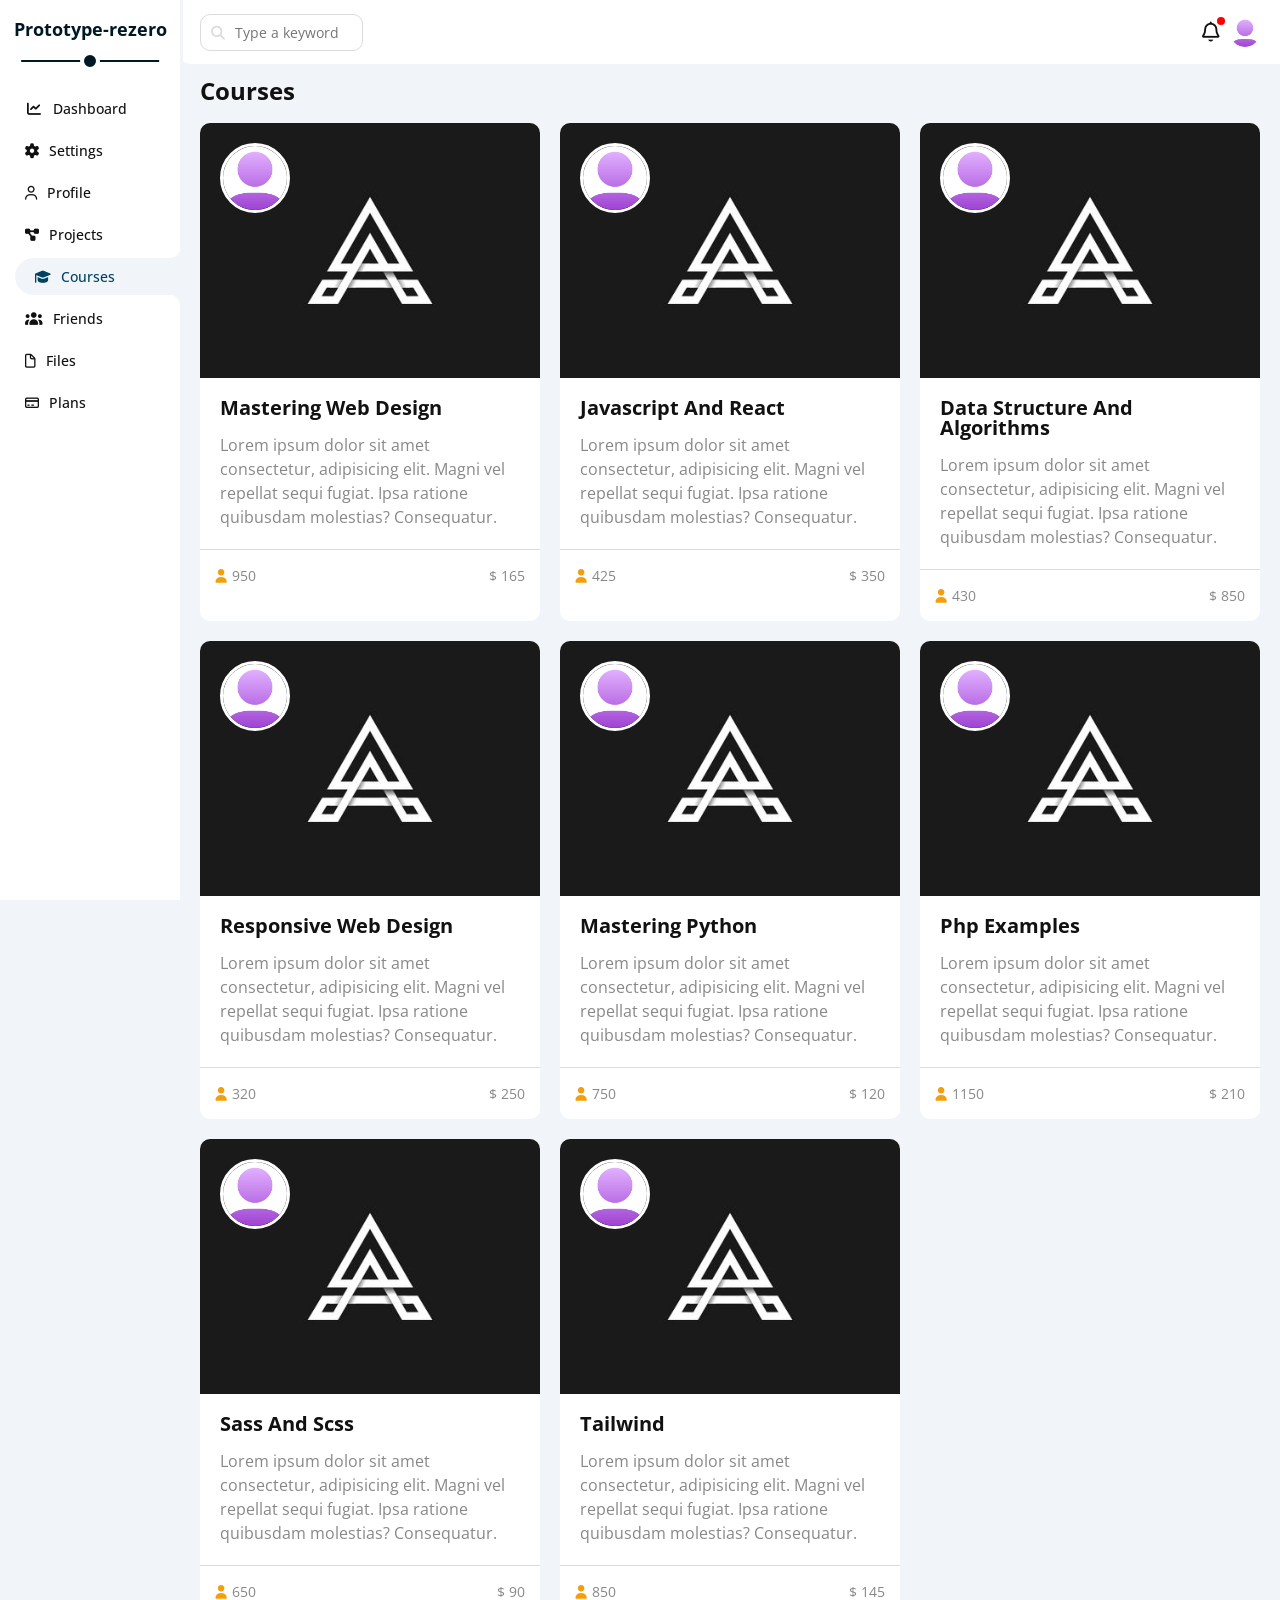
==== commit 887ee990: "upd" ====
--- a/courses.html
+++ b/courses.html
@@ -46,7 +46,7 @@
                     </li>
                 </ul>
             </aside>
-            <section class="settings flexd-c gap-15">
+            <section class="courses flexd-c gap-15">
                 <header>
                     <div class="search">
                         <i class="fas fa-search"></i>
@@ -58,7 +58,129 @@
                         <img src="resources/user.png" alt="">
                     </div>
                 </header>
-                <h1>Coureses</h1>
+                <h1>Courses</h1>
+                <div class="wrapper">
+                    <div class="card">
+                        <img src="resources/user.png" alt="">
+                        <img src="resources/course-01.jpg" alt="">
+                        <div class="content">
+                            <h3 class="tt-c">mastering Web Design</h3>
+                            <p>Lorem ipsum dolor sit amet consectetur, adipisicing elit. Magni vel repellat sequi fugiat. Ipsa ratione quibusdam molestias? Consequatur.</p>
+                        </div>
+                        <div class="price">
+                            <div class="div">
+                                <i class="fas fa-user"></i>
+                                <span>950</span>
+                            </div>
+                            <span>$ 165</span>
+                        </div>
+                    </div>
+                    <div class="card">
+                        <img src="resources/user.png" alt="">
+                        <img src="resources/course-01.jpg" alt="">
+                        <div class="content">
+                            <h3 class="tt-c">javascript and react</h3>
+                            <p>Lorem ipsum dolor sit amet consectetur, adipisicing elit. Magni vel repellat sequi fugiat. Ipsa ratione quibusdam molestias? Consequatur.</p>
+                        </div>
+                        <div class="price">
+                            <div class="div">
+                                <i class="fas fa-user"></i>
+                                <span>425</span>
+                            </div>
+                            <span>$ 350</span>
+                        </div>
+                    </div>
+                    <div class="card">
+                        <img src="resources/user.png" alt="">
+                        <img src="resources/course-01.jpg" alt="">
+                        <div class="content">
+                            <h3 class="tt-c">data structure and algorithms</h3>
+                            <p>Lorem ipsum dolor sit amet consectetur, adipisicing elit. Magni vel repellat sequi fugiat. Ipsa ratione quibusdam molestias? Consequatur.</p>
+                        </div>
+                        <div class="price">
+                            <div class="div">
+                                <i class="fas fa-user"></i>
+                                <span>430</span>
+                            </div>
+                            <span>$ 850</span>
+                        </div>
+                    </div>
+                    <div class="card">
+                        <img src="resources/user.png" alt="">
+                        <img src="resources/course-01.jpg" alt="">
+                        <div class="content">
+                            <h3 class="tt-c">responsive web design</h3>
+                            <p>Lorem ipsum dolor sit amet consectetur, adipisicing elit. Magni vel repellat sequi fugiat. Ipsa ratione quibusdam molestias? Consequatur.</p>
+                        </div>
+                        <div class="price">
+                            <div class="div">
+                                <i class="fas fa-user"></i>
+                                <span>320</span>
+                            </div>
+                            <span>$ 250</span>
+                        </div>
+                    </div>
+                    <div class="card">
+                        <img src="resources/user.png" alt="">
+                        <img src="resources/course-01.jpg" alt="">
+                        <div class="content">
+                            <h3 class="tt-c">mastering python </h3>
+                            <p>Lorem ipsum dolor sit amet consectetur, adipisicing elit. Magni vel repellat sequi fugiat. Ipsa ratione quibusdam molestias? Consequatur.</p>
+                        </div>
+                        <div class="price">
+                            <div class="div">
+                                <i class="fas fa-user"></i>
+                                <span>750</span>
+                            </div>
+                            <span>$ 120</span>
+                        </div>
+                    </div>
+                    <div class="card">
+                        <img src="resources/user.png" alt="">
+                        <img src="resources/course-01.jpg" alt="">
+                        <div class="content">
+                            <h3 class="tt-c">php examples</h3>
+                            <p>Lorem ipsum dolor sit amet consectetur, adipisicing elit. Magni vel repellat sequi fugiat. Ipsa ratione quibusdam molestias? Consequatur.</p>
+                        </div>
+                        <div class="price">
+                            <div class="div">
+                                <i class="fas fa-user"></i>
+                                <span>1150</span>
+                            </div>
+                            <span>$ 210</span>
+                        </div>
+                    </div>
+                    <div class="card">
+                        <img src="resources/user.png" alt="">
+                        <img src="resources/course-01.jpg" alt="">
+                        <div class="content">
+                            <h3 class="tt-c">sass and scss</h3>
+                            <p>Lorem ipsum dolor sit amet consectetur, adipisicing elit. Magni vel repellat sequi fugiat. Ipsa ratione quibusdam molestias? Consequatur.</p>
+                        </div>
+                        <div class="price">
+                            <div class="div">
+                                <i class="fas fa-user"></i>
+                                <span>650</span>
+                            </div>
+                            <span>$ 90</span>
+                        </div>
+                    </div>
+                    <div class="card">
+                        <img src="resources/user.png" alt="">
+                        <img src="resources/course-01.jpg" alt="">
+                        <div class="content">
+                            <h3 class="tt-c">tailwind</h3>
+                            <p>Lorem ipsum dolor sit amet consectetur, adipisicing elit. Magni vel repellat sequi fugiat. Ipsa ratione quibusdam molestias? Consequatur.</p>
+                        </div>
+                        <div class="price">
+                            <div class="div">
+                                <i class="fas fa-user"></i>
+                                <span>850</span>
+                            </div>
+                            <span>$ 145</span>
+                        </div>
+                    </div>
+                </div>
             </section>
         </div>
     </body>
--- a/style/template4style.css
+++ b/style/template4style.css
@@ -8,7 +8,7 @@
   --grey-color: #888;
   --lightblue-grey: #f1f5f9;
   --light-grey: #f6f6f6;
-  --bitdarker-grey: #cecece;
+  --bitdarker-grey: #dbdbdb;
 }
 
 *, *::before, *::after {
@@ -40,6 +40,7 @@
     min-height: 100vh;
     font-family: "open sans", sans-serif;
     color: #111;
+    background-color: var(--lightblue-grey);
 }
 
 ul, ol {
@@ -64,17 +65,15 @@
 /* main */
 .main {
     display: flex;
-    min-height: 100vh;
-    overflow: hidden;
-    position: relative;
     gap: 0;
+    align-items: flex-start;
 }
 /* end main */
 
 /* aside */
 aside {
-    position: relative;
-    width: 200px;
+    position: sticky;
+    width: 180px;
     left: 0;
     top: 0;
     min-height: 100vh;
@@ -82,8 +81,7 @@
     display: flex;
     flex-direction: column;
     gap: 52px;
-    padding: 20px;
-    padding-right: 0;
+    padding: 20px 0;
     /* box-shadow: 0 10px 20px #ccc; */
     z-index: 999;
     transition: 0.3s;
@@ -101,16 +99,17 @@
 }
 aside h3, aside > span {
     font-weight: bold;
-    font-size: 20px;
+    font-size: 18px;
     position: relative;
     margin: 0 auto;
-    transform: translateX(-10px);
-    transition: 0.3s;
+    transition: 0.3s;
+    color: rgb(0, 24, 36);
+    text-align: center;
 }
 aside > span {
     display: none;
 }
-aside h3::before , aside > span::before {
+aside h3::before  {
     content: "";
     position: absolute;
     left: 0;
@@ -119,14 +118,9 @@
     left: 50%;
     transform: translateX(-50%);
     height: 2px;
-    background-color: #111;
-}
- aside > span::before {
-    width: 130%;
-    left: 50%;
-    transform: translateX(-50%);
- }
-aside h3::after , aside > span::after {
+    background-color: rgb(0, 24, 36);
+}
+aside h3::after  {
     content: "";
     position: absolute;
     left: 50%;
@@ -136,9 +130,9 @@
     height: 20px;
     border: 4px solid white;
     border-radius: 50%;
-    background-color: #111;
-}
-@media (max-width: 768px) {
+    background-color: rgb(0, 24, 36);
+}
+@media (width <= 768px) {
     aside h3 {
         display: none;
     }
@@ -151,6 +145,8 @@
     display: flex;
     flex-direction: column;
     gap: 5px;
+    padding-left: 15px;
+    padding-right: 0;
 }
 aside ul li {
     padding: 0 8px;
@@ -182,6 +178,39 @@
 aside ul li.active a, aside ul li.active i {
     color: rgb(0, 66, 99);
 }
+@media (width <= 768px) {
+    aside {
+        width: 60px;
+        padding: 20px 10px 20px 10px;
+        gap: 20px;
+    }
+    aside ul{
+        padding-left: 0;
+        padding-right: 0;
+    }
+    aside ul li {
+        border-radius: 50%;
+        width: 40px;
+        height: 40px;
+        display: flex;
+        align-items: center;
+        justify-content: center;
+        padding: 0;
+    }
+    aside ul li a span {
+        display: none;
+    }
+    aside ul li a {
+        text-align: center;
+    }
+    aside ul li a i {
+        margin: 0;
+    }
+    aside ul li.active {
+    padding-left: 0;
+}
+}
+@media (width >= 769px) {
 aside ul li.active::before{
     content: "";
     position: absolute;
@@ -207,17 +236,10 @@
 aside ul li:not(.active):hover {
     padding-left: 20px;
 }
-@media (max-width: 768px) {
-    aside {
-        width: 75px;
-    }
-    aside ul li a span {
-        display: none;
-    }
-}
+}
+
 /* end  aside */
 
-/* dashboard section */
 section {
     flex: 1;
     overflow: auto;
@@ -287,19 +309,26 @@
     background-color: red;
     right: 35px;
 }
-.dashboard {
-    display: flex;
-    flex-direction: column;
-    gap: 15px;
-}
 h1 {
     margin-left: 20px;
     margin-bottom: 5px;
 }
+@media (width <= 768px) {
+    h1 {
+        margin-left: 20px;
+    }
+}
+
+/* dashboard section */
+.dashboard {
+    display: flex;
+    flex-direction: column;
+    gap: 15px;
+}
 .dashboard .wrapper {
     padding: 0 20px;
     display: grid;
-    grid-template-columns: repeat(auto-fill, minmax(500px, 1fr));
+    grid-template-columns: repeat(auto-fit, minmax(500px, 1fr));
     gap: 20px;
 }
 
@@ -501,7 +530,12 @@
 
 /* tickets */
 .tickets .cards {
-    grid-template-columns: repeat(auto-fill, minmax(300px, 1fr));
+    grid-template-columns: repeat(auto-fit, minmax(300px, 1fr));
+}
+@media (width >= 2280px) {
+    .tickets .cards {
+        grid-template-columns: repeat(auto-fit, minmax(200px, 1fr));
+    }
 }
 .tickets .cards .card {
     display: flex;
@@ -664,7 +698,7 @@
     border: none;
     border-spacing: 5px;
 }
-@media (max-width: 991px) {
+@media (width <= 992px) {
     .tablediv {
         overflow-x: scroll;
     }
@@ -700,3 +734,506 @@
     font-size: 14px;
 }
 /* end dashboard section */
+
+/* start settings section */
+.settings .wrapper {
+    display: grid;
+    grid-template-columns: repeat(auto-fit, minmax(500px, 1fr));
+    gap: 20px;
+    padding-top: 0;
+}
+.settings .wrapper .box {
+    background-color: white;
+    padding: 20px;
+    border-radius: 10px;
+}
+.settings .wrapper .control textarea {
+    resize: none;
+    border-radius: 10px;
+    border: 1px solid var(--bitdarker-grey);
+    padding: 10px;
+    height: 150px;
+}
+.settings .wrapper .control textarea::placeholder {
+    color: var(--bitdarker-grey);
+    font-size: 14px;
+}
+.settings .wrapper .general form label {
+    color: var(--grey-color);
+    font-size: 15px;
+        margin-bottom: 5px;
+}
+.settings .wrapper .general form input{
+    padding: 5px 10px;
+    border-radius: 5px;
+    border: 1px solid var(--bitdarker-grey);
+    margin-bottom: 10px;
+    width: 100%;
+    font-size: 14px;
+}
+.settings .wrapper .general form input[type="email"] {
+    margin: 0;
+    background-color: var(--lightblue-grey);
+}
+.settings .wrapper .general form span {
+    color: var(--blue-color);
+    font-weight: 500;
+    cursor: pointer;
+    font-size: 15px;
+    transition: 0.3s;
+}
+.settings .wrapper .general form span:hover {
+    color: var(--blue-alt-color);
+} 
+.settings .wrapper .securecontrol .pass a {
+    background-color: var(--blue-color);
+    color: white;
+    padding: 5px 12px;
+    border-radius: 8px;
+    font-size: 15px;
+    transition: 0.3s;
+    font-weight: 600;
+}
+.settings .wrapper .securecontrol > div {
+    padding: 15px 0;
+    border-top: 1px solid var(--bitdarker-grey);
+}
+.settings .wrapper .securecontrol > div:first-of-type {
+    border: none;
+    padding-top: 0;
+}
+.settings .wrapper .securecontrol .pass a:hover {
+    background-color: var(--blue-alt-color);
+}
+.settings .wrapper .securecontrol .devices a{
+    background-color: var(--light-grey);
+    color: #111;
+    font-weight: 600;
+    padding: 5px 12px;
+    border-radius: 8px;
+    font-size: 15px;
+}
+.settings .wrapper .social form ul li {
+    background-color: var(--light-grey);
+    border-radius: 8px;
+    font-size: 15px;
+    display: flex;
+    border: 1px solid var(--bitdarker-grey);
+    align-items: center;
+}
+.settings .wrapper .social form ul li input {
+    background-color: transparent;
+    width: 100%;
+    padding: 10px;
+    border-left: 1px solid var(--bitdarker-grey);
+    font-size: 14px;
+} 
+.settings .wrapper .social form ul li input::placeholder {
+    color: var(--grey-color);
+    font-size: 14px;
+}
+.settings .wrapper .social form ul li i {
+    padding: 10px;
+    width: 45px;
+    text-align: center;
+    font-size: 18px;
+    color: var(--grey-color);
+    transition: 0.3s;
+}
+.settings .wrapper .social form ul li:has(input:focus) i {
+    color: #111;
+}
+.settings .wrapper .widgets form li, .settings .wrapper .backup form li {    
+    display: flex;
+    align-items: center;
+}
+.settings .wrapper .widgets form input[type="checkbox"] {
+    margin-right: 10px;     
+}
+.settings .wrapper .widgets form label, .settings .wrapper .backup form label {
+    font-weight: 500;
+}
+.settings .wrapper .backup form input {
+    margin-right: 10px;
+}
+.settings .wrapper .backup .cards {
+    border-top: 1px solid var(--bitdarker-grey);
+    padding: 20px 10px;
+} 
+.settings .wrapper .backup .card { 
+    display: flex;
+    flex-direction: column;
+    align-items: center;
+    justify-content: center;
+    flex: 1;
+    gap: 10px;
+    font-size: 18px;
+    padding: 15px 0;
+    border-radius: 10px;
+    border: 1px solid var(--bitdarker-grey);
+    cursor: pointer;
+    transition: 0.3s;
+}
+.settings .wrapper .backup .card:hover {
+    color: var(--blue-color);
+    border: 1px solid var(--blue-color);
+    transform: translateY(-3px);
+}                                                               
+/* end settings section */
+
+/* start profile section */
+.profile .container {
+    padding: 0 20px;
+}
+.profile .box {
+    padding: 20px;
+    border-radius: 10px;
+    background-color: white;
+}
+.profile .prof {
+    padding: 0 20px;
+    margin: 0 20px;
+}
+
+.profile .prof .img  {
+    padding-right: 60px;
+    padding-left: 40px;
+    border-right: 1px solid var(--bitdarker-grey);
+    gap: 20px;
+}
+.profile .prof .img img {
+    width: 125px;
+    border-radius: 50%;
+}
+.profile .prof .img span{
+    position: relative;
+    background-color: var(--light-grey);
+    width: 175px;
+    height: 5px;
+    border-radius: 20px;
+}
+.profile .prof .img span::after {
+    position: absolute;
+    content: "";
+    background-color: var(--blue-color);
+    top: 0;
+    left: 0;
+    height: 100%;
+    width: 70%;
+    border-radius: 20px;
+}
+.profile .prof .img .rate i{
+    color: orange;
+}
+.profile .prof .informations {
+    flex: 1;
+}
+.profile .prof .informations .line {
+    display: flex;
+    flex-direction: column;
+    gap: 10px;
+    padding: 20px 0;
+    border-top: 1px solid var(--bitdarker-grey);
+    padding-left: 20px;
+}
+.profile .prof .informations .line:first-of-type{
+    border: none;
+}
+.profile .prof .informations .line .info {
+    display: flex;
+    gap: 40px;
+}
+.profile .prof .informations .line .info .content {
+    width: 250px;
+    display: flex;
+    gap: 5px;
+}
+.profile .prof .informations .line p {
+    color: var(--grey-color);
+    font-weight: 500;
+}
+.profile .prof .informations .line .info .content p{
+    font-size: 15px;
+}
+.profile .prof .informations .line .info .content span {
+    font-size: 15px;
+    font-weight: 500;
+}
+.profile .skills {
+    width: 25%;
+}
+.profile .skills .skillsholder ul li {
+    display: flex;
+    gap: 10px;
+    padding: 15px 5px;
+    border-top: 1px solid var(--light-grey);
+}
+.profile .skills .skillsholder ul li:first-child {
+    border: none;
+    padding-top: 5px;
+}
+.profile .skills .skillsholder ul li span{
+    background-color: var(--light-grey);
+    border-radius: 8px;
+    padding: 2px 10px;
+    font-size: 14px;
+    font-weight: 500;
+}
+.profile .activities {
+    flex: 1;
+}
+.profile .activities .actsholder .act{
+    display: flex;
+    padding: 15px 0;
+    gap: 10px;
+    align-items: center;
+    border-top: 1px solid var(--light-grey);
+}
+.profile .activities .actsholder .act:first-child {
+    border: none;
+    padding-top: 5px;
+}
+.profile .activities .actsholder .act img {
+    width: 60px;
+    border-radius: 50%;
+}
+.profile .activities .actsholder .act .content {
+    display: flex;
+    flex-direction: column;
+    gap: 5px;
+}
+.profile .activities .actsholder .act .content p {
+    font-weight: 500;
+}
+.profile .activities .actsholder .act .content span {
+    font-size: 14px;
+    color: var(--grey-color);
+}
+.profile .activities .actsholder .act .date {
+    margin-left: auto;
+    display: flex;
+    flex-direction: column;
+    gap: 5px;
+    text-align: right;
+}
+.profile .activities .actsholder .act .date span:not(:first-of-type) {
+    font-size: 14px;
+    color: var(--grey-color);
+}
+/* end profile section */
+
+/* start projects section */
+.projects .wrapper {
+    padding: 0 20px;
+    display: grid;
+    grid-template-columns: repeat(auto-fit , minmax(500px, 1fr));
+    gap: 20px;
+    padding-bottom: 20px;
+}
+.projects .wrapper .box {
+    position: relative;
+    padding: 20px;
+    border-radius: 10px;
+    background-color: white;
+}
+.projects .wrapper .box > span  {
+    position: absolute;
+    color: var(--grey-color);
+    font-size: 14px;
+    top: 20px;
+    right: 20px;
+}
+.projects .wrapper .box .info {
+    display: flex;
+    flex-direction: column;
+    gap: 10px;
+}
+.projects .wrapper .box .info h3 {
+    font-size: 20px;
+}
+.projects .wrapper .box .info p {
+    color: var(--grey-color);
+}
+.projects .wrapper .box .team {
+    display: flex;
+    position: relative;
+    height: 80px;
+    padding: 20px 0;
+    margin-left: 10px;
+}
+.projects .wrapper .box .team a img{
+    width: 40px;
+    border-radius: 50%;
+    position: absolute;
+    border: 2px solid white;
+}
+.projects .wrapper .box .team a:nth-child(1) img{
+    left: 0;    
+}
+.projects .wrapper .box .team a:nth-child(2) img{
+    left: 30px;    
+}
+.projects .wrapper .box .team a:nth-child(3) img{
+    left: 60px;    
+}
+.projects .wrapper .box .team a:nth-child(4) img{
+    left: 90px;    
+}
+.projects .wrapper .box .team a:nth-child(5) img {
+    left: 120px;    
+}
+.projects .wrapper .box ul {
+    display: flex;
+    justify-content: right;
+    gap: 10px;
+    padding: 20px 10px;
+    border-top: 1px solid var(--bitdarker-grey);
+    border-bottom: 1px solid var(--bitdarker-grey);
+}
+.projects .wrapper .box ul li {
+    background-color: var(--light-grey);
+    padding: 2px 7px;
+    font-size: 14px;
+    font-weight: 600;
+    border-radius: 8px;
+}
+.projects .wrapper .box .price {
+    padding: 20px 0 5px 10px;
+    display: flex;
+    justify-content: space-between;
+    align-items: center;
+}
+.projects .wrapper .box .price span:first-child {
+    position: relative;
+    background-color: var(--light-grey);
+    width: 250px;
+    height: 5px;
+    border-radius: 10px;
+}
+.projects .wrapper .box .price span:first-child::after {
+    content: '';
+    position: absolute;
+    top: 0;
+    left: 0;
+    background-color: var(--orange-color);
+    width: 40%;
+    height: 5px;
+    border-radius: 10px;
+}
+.projects .wrapper .box:nth-child(2) .price span:first-child::after {
+    content: '';
+    position: absolute;
+    top: 0;
+    left: 0;
+    background-color: var(--green-color);
+    width: 80%;
+    height: 5px;
+    border-radius: 10px;
+}
+.projects .wrapper .box:nth-child(3) .price span:first-child::after {
+    content: '';
+    position: absolute;
+    top: 0;
+    left: 0;
+    background-color: var(--blue-color);
+    width: 100%;
+    height: 5px;
+    border-radius: 10px;
+}
+.projects .wrapper .box:nth-child(4) .price span:first-child::after {
+    content: '';
+    position: absolute;
+    top: 0;
+    left: 0;
+    background-color: var(--green-color);
+    width: 60%;
+    height: 5px;
+    border-radius: 10px;
+}
+.projects .wrapper .box:nth-child(5) .price span:first-child::after {
+    content: '';
+    position: absolute;
+    top: 0;
+    left: 0;
+    background-color: var(--green-color);
+    width: 65%;
+    height: 5px;
+    border-radius: 10px;
+}
+.projects .wrapper .box:nth-child(6) .price span:first-child::after {
+    content: '';
+    position: absolute;
+    top: 0;
+    left: 0;
+    background-color: var(--red-color);
+    width: 30%;
+    height: 5px;
+    border-radius: 10px;
+}
+.projects .wrapper .box .price span:last-child {
+    color: var(--blue-color);
+    font-weight: 600;
+}
+/* end projects section */
+
+/* start courses section */
+.courses .wrapper {
+    display: grid;
+    grid-template-columns: repeat(auto-fit, minmax(300px, 1fr));
+    gap: 20px;
+    padding: 0 20px;
+}
+.courses .wrapper .card {
+    position: relative;
+    border-radius: 10px;
+    overflow: hidden;
+    display: flex;
+    background-color: #fff;
+    flex-direction: column;
+    transition: 0.3s;
+}
+.courses .wrapper .card:hover {
+    transform: translateY(-4px);
+}
+.courses .wrapper .card img:first-child {
+    width: 70px;
+    border-radius: 50%;
+    border: 3px solid white;
+    position: absolute;
+    top: 20px;
+    left: 20px
+}
+.courses .wrapper .card .content {
+    display: flex;
+    flex-direction: column;
+    gap: 15px;
+    padding: 20px;
+    border-bottom: 1px solid var(--bitdarker-grey);
+}
+.courses .wrapper .card .content h3 {
+    font-size: 20px;
+}
+.courses .wrapper .card .content p {
+    color: var(--grey-color);
+    font-size: 16px;
+}
+.courses .wrapper .card .price {
+    display: flex;
+    justify-content: space-between;
+    padding: 15px;
+}
+.courses .wrapper .card .price .div {
+    color: var(--grey-color);
+    font-size: 14px;
+    display: flex;
+    gap: 5px;
+    align-items: center;
+}
+.courses .wrapper .card .price .div i {
+    color: var(--orange-color);
+}
+.courses .wrapper .card .price > span {
+    font-size: 14px;
+    color: var(--grey-color);
+}
+/* end courses section */
--- a/style/framework.css
+++ b/style/framework.css
@@ -7,48 +7,11 @@
   --grey-color: #888;
   --lightblue-grey: #f1f5f9;
   --light-grey: #f6f6f6;
-  --bitdarker-grey: #cecece;
+  --bitdarker-grey: #dbdbdb;
 }
 /* Start Box */
 .trans {
   transition: 0.3s;
-}
-.d-flex {
-  display: flex;
-}
-.flexd-c {
-  display: flex;
-  flex-direction: column;
-}
-.f-wrap {
-  flex-wrap: wrap;
-}
-.align-center {
-  align-items: center;
-}
-.space-between {
-  justify-content: space-between;
-}
-.justify-center {
-  justify-content: center;
-}
-.d-grid {
-  display: grid;
-}
-.gap-10 {
-  gap: 10px;
-}
-.gap-15 {
-  gap: 15px;
-}
-.gap-20 {
-  gap: 20px;
-}
-.gap-30 {
-  gap: 30px;
-}
-.d-block {
-  display: block;
 }
 @media (max-width: 767px) {
   .block-mobile {
@@ -141,6 +104,9 @@
 .mb-25 {
   margin-bottom: 25px;
 }
+.ml-auto {
+  margin-left: auto;
+}
 /* End Padding + Margin */
 /* Start Color */
 .c-black {
@@ -227,6 +193,12 @@
 }
 .fw-bold {
   font-weight: bold;
+}
+.tt-c {
+  text-transform: capitalize;
+}
+.tt-u {
+  text-transform: uppercase;
 }
 @media (max-width: 767px) {
   .txt-c-mobile {
@@ -284,7 +256,73 @@
   justify-content: space-between;
 }
 .btn-shape {
-  padding: 4px 10px;
-  border-radius: 6px;
+  padding: 5px 12px;
+  border-radius: 8px;
+}
+.flexd-c-center {
+  display: flex;
+  flex-direction: column;
+  align-items: center;
+  justify-content: center;
+}
+.flexd-c-jc {
+  display: flex;
+  flex-direction: column;
+  justify-content: center;
+}
+.flexd-c-ac {
+  display: flex;
+  flex-direction: column;
+  align-items: center;
+}
+.d-flex {
+  display: flex;
+}
+.d-flex-jc-ac {
+  display: flex;
+  align-items: center;
+  justify-content: center;
+}
+.d-flex-ac {
+  display: flex;
+  align-items: center;
+}
+.d-flex-jc {
+  display: flex;
+  justify-content: center;
+}
+.flexd-c {
+  display: flex;
+  flex-direction: column;
+}
+.f-wrap {
+  flex-wrap: wrap;
+}
+.align-center {
+  align-items: center;
+}
+.space-between {
+  justify-content: space-between;
+}
+.justify-center {
+  justify-content: center;
+}
+.d-grid {
+  display: grid;
+}
+.gap-10 {
+  gap: 10px;
+}
+.gap-15 {
+  gap: 15px;
+}
+.gap-20 {
+  gap: 20px;
+}
+.gap-30 {
+  gap: 30px;
+}
+.d-block {
+  display: block;
 }
 /* End Components */
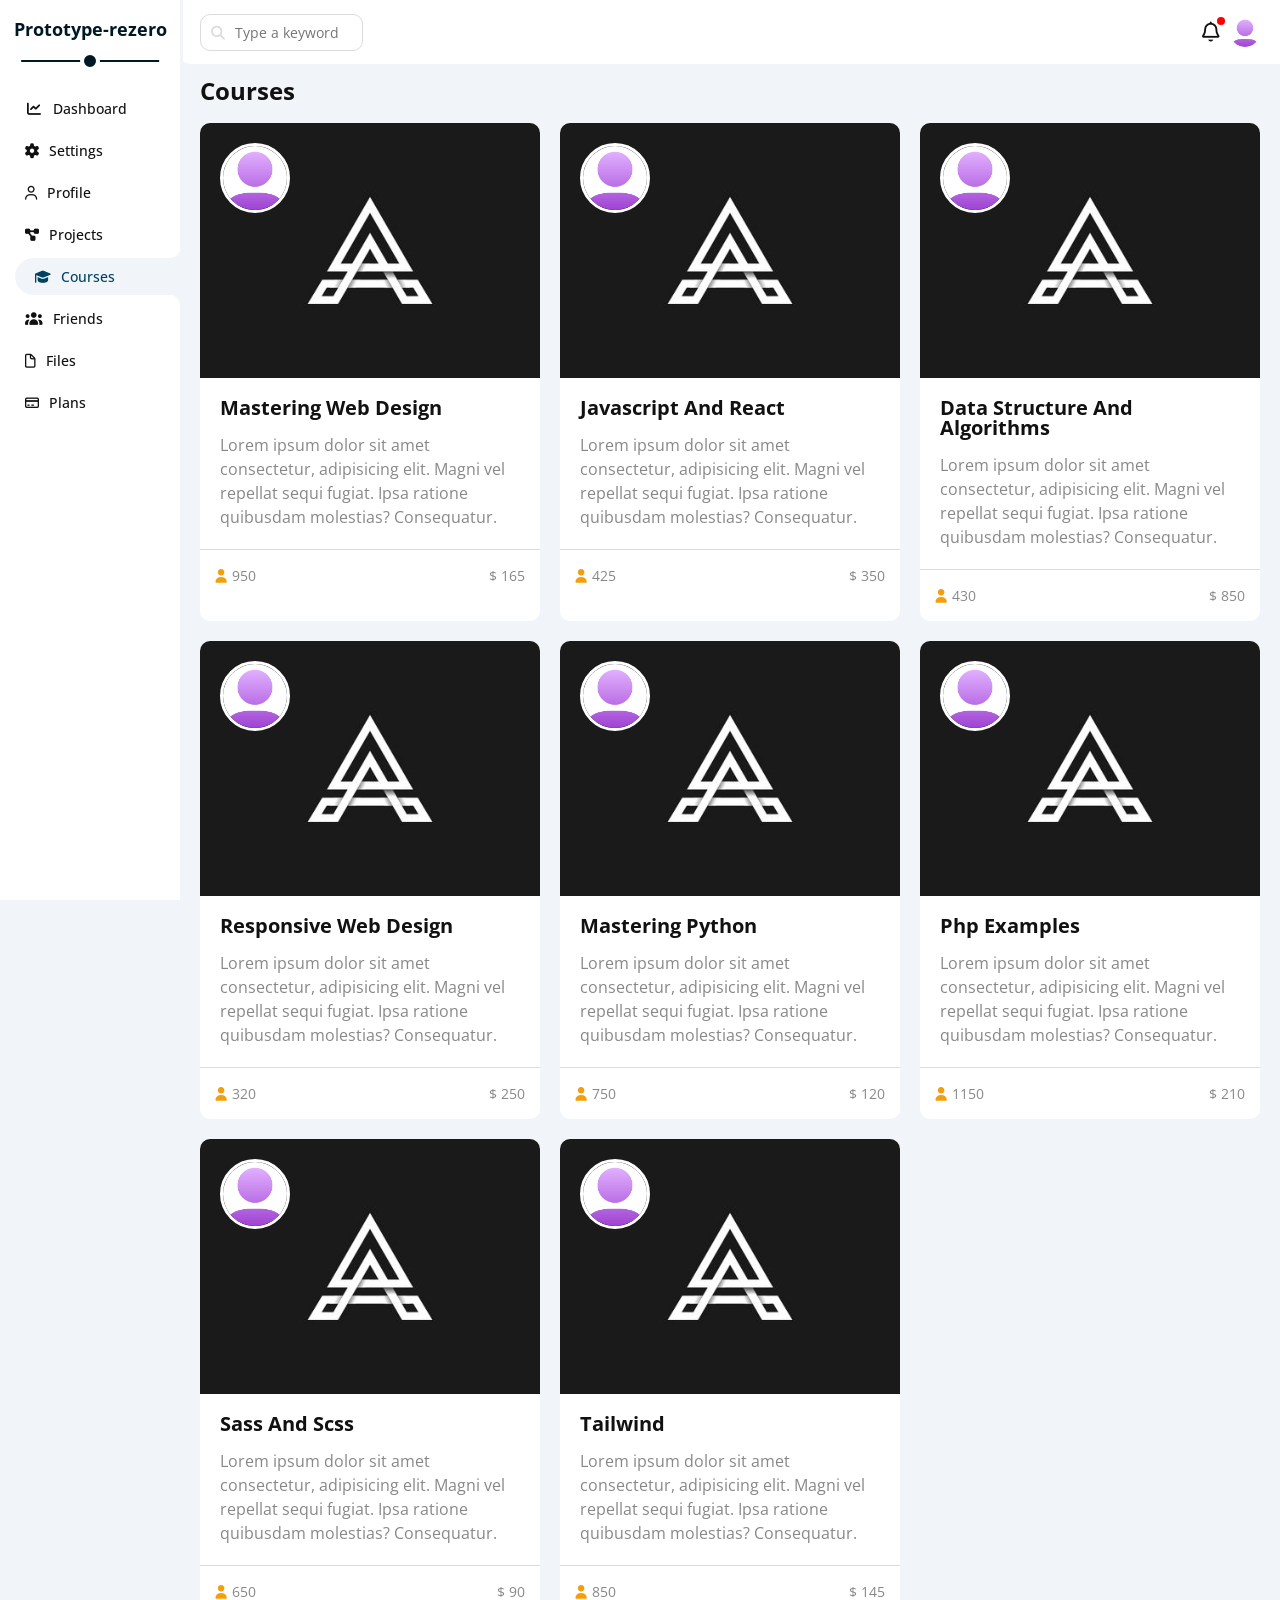
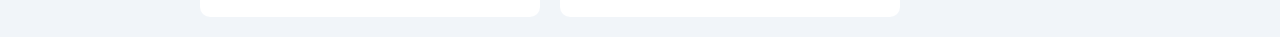
==== commit dc9740f2: "finishing" ====
--- a/courses.html
+++ b/courses.html
@@ -3,7 +3,7 @@
 <head>
     <meta charset="UTF-8">
     <meta name="viewport" content="width=device-width, initial-scale=1.0">
-    <title>Dashboard-01</title>
+    <title>Courses</title>
     <!-- fontawesome -->
     <link rel="stylesheet" href="style/all.min.css">
     <!-- main stylesheet -->
--- a/style/template4style.css
+++ b/style/template4style.css
@@ -1181,7 +1181,7 @@
     display: grid;
     grid-template-columns: repeat(auto-fit, minmax(300px, 1fr));
     gap: 20px;
-    padding: 0 20px;
+    padding: 0 20px 20px 20px;
 }
 .courses .wrapper .card {
     position: relative;
@@ -1237,3 +1237,369 @@
     color: var(--grey-color);
 }
 /* end courses section */
+
+/* start friends section */
+.friends .wrapper {
+    padding: 0 20px 20px 20px;
+    display: grid;
+    grid-template-columns: repeat(auto-fit, minmax(300px, 1fr));
+    gap: 20px;
+}
+.friends .wrapper .card {
+    position: relative;
+    padding: 20px;
+    display: flex;
+    flex-direction: column;
+    border-radius: 10px;
+    overflow: hidden;
+    background-color: #fff;
+    transition: 0.3s;
+}
+.friends .wrapper .card:hover {
+    transform: translateY(-4px);
+}
+.friends .wrapper .card img {
+    width: 90px;
+    border-radius: 50%;
+    margin: 0 auto;
+    margin-top: 10px;
+    margin-bottom: 20px;
+}
+.friends .wrapper .card h3 {
+    text-align: center;
+    font-size: 20px;
+    margin-bottom: 15px;
+}
+.friends .wrapper .card p {
+    text-align: center;
+    color: var(--grey-color);
+    font-size: 14px;
+    margin-bottom: 20px;
+}
+.friends .wrapper .card .contact {
+    position: absolute;
+    top: 10px;
+    left: 10px;
+    display: flex;
+    gap: 10px;
+}
+.friends .wrapper .card .contact i {
+    font-size: 14px;
+    background-color: var(--light-grey);
+    padding: 10px;
+    border-radius: 50%;
+    text-align: center;
+    color: var(--grey-color);
+    transition: 0.3s;
+}
+.friends .wrapper .card .contact i:hover {
+    background-color: var(--blue-color);
+    color: white;
+}
+.friends .wrapper .card .stats {
+    display: flex;
+    flex-direction: column;
+    gap: 10px;
+    border-top: 1px solid var(--bitdarker-grey);
+    border-bottom: 1px solid var(--bitdarker-grey);
+    padding: 20px 0;
+}
+.friends .wrapper .card .stats .stat {
+    display: flex;
+    gap: 5px;
+    align-items: center;
+    font-size: 15px;
+    color: #222;
+}
+.friends .wrapper .card .stats .stat span {
+    font-weight: 600;
+}
+.friends .wrapper .card .date {
+    display: flex;
+    justify-content: space-between;
+    margin-top: 20px;
+}
+.friends .wrapper .card .date span {
+    font-size: 14px;
+    color: var(--grey-color);
+}
+.friends .wrapper .card .date .ctrl {
+    display: flex;
+    gap: 5px;
+}
+.friends .wrapper .card .date .ctrl button {
+    border-radius: 8px;
+    padding: 2px 8px;
+    color: white;
+    font-size: 14px;
+    font-weight: 600;
+}
+.friends .wrapper .card .date .ctrl button:first-child {
+    background-color:  var(--blue-color);
+}
+.friends .wrapper .card .date .ctrl button:last-child {
+    background-color:  var(--red-color);
+}
+/* end friends section */
+
+/* start files section */
+.files .wrapper {
+    padding: 0 20px;
+    padding-bottom: 20px;
+    display: flex;
+    gap: 20px;
+}
+.files .wrapper .cards {
+    display: grid;
+    grid-template-columns: repeat(auto-fit, minmax(200px, 1fr));
+    gap: 20px;
+    flex: 1;
+}
+.files .wrapper .card {
+    padding: 15px;
+    padding-top: 25px;
+    position: relative;
+    border-radius: 10px;
+    background-color: #fff;
+    transition: 0.3s;
+}
+.files .wrapper .card:hover {
+    transform: translateY(-4px);
+}
+.files .wrapper .card img {
+    width: 60px;
+    margin: 0 auto;
+    margin-bottom: 15px;
+}
+.files .wrapper .card i {
+    position: absolute;
+    top: 10px;
+    left: 10px;
+    font-size: 16px;
+    color: var(--grey-color);
+    padding: 10px;
+    background-color: var(--light-grey);
+    border-radius: 50%;
+    text-align: center;
+    transition: 0.3s;
+}
+.files .wrapper .card i:hover {
+    background-color: var(--blue-color);
+    color: white;
+}
+.files .wrapper .card h4 {
+    text-align: center;
+    font-weight: 600;
+    margin-bottom: 15px;
+}
+.files .wrapper .card p {
+    font-size: 14px;
+    color: var(--grey-color);
+    margin-bottom: 15px;
+}
+.files .wrapper .card .date-size {
+    display: flex;
+    justify-content: space-between;
+    font-size: 14px;
+    color: var(--grey-color);
+    padding: 15px 0;
+    padding-bottom: 0;
+    border-top: 1px solid var(--bitdarker-grey);
+}
+.files .wrapper .upload {
+    display: flex;
+    flex-direction: column;
+    gap: 20px;
+    padding: 20px;
+    border-radius: 10px;
+    background-color: #fff;
+    width: 300px;
+    height: fit-content;
+}
+.files .wrapper .upload h3 {
+    font-size: 24px;
+}
+.files .wrapper .upload .stats .stat{
+    display: flex;
+    align-items: center;
+    gap: 10px;
+    padding: 10px;
+    border-radius: 15px;
+    border: 1px solid var(--light-grey);
+}
+.files .wrapper .upload .stats .stat i {
+    height: 50px;
+    font-size: 20px;
+    width: 50px;
+    background-color: var(--light-grey);
+    border-radius: 50%;
+    text-align: center;
+    line-height: 50px;
+    color: var(--grey-color);
+}
+.files .wrapper .upload .stats .stat .info {
+    display: flex;
+    flex-direction: column;
+    gap: 10px;
+}
+.files .wrapper .upload .stats .stat .info span:first-child {
+    color: #222;
+}
+.files .wrapper .upload .stats .stat .info span:last-child {
+    font-size: 14px;
+    color: var(--grey-color);
+}
+.files .wrapper .upload .stats .stat div:last-of-type {
+    color: var(--orange-color);
+    font-weight: 600;
+    margin-left: auto;
+}
+.files .wrapper .upload a {
+    background-color: var(--blue-color);
+    padding: 6px 17px;
+    border-radius: 8px;
+    color: white;
+    display: flex;
+    align-items: center;
+    justify-content: center;
+    margin: 0 auto;
+    font-weight: 600;
+    transition: 0.3s;
+}
+.files .wrapper .upload a:hover {
+    background-color: rgb(0, 66, 99);
+}
+.files .wrapper .upload a i {
+    margin-right: 10px;
+    color: white;
+    animation: updown 0.8s infinite;
+    transform: translateY(2px);
+}
+@keyframes updown {
+    0%, 100% {
+        transform: translateY(2px);
+    }
+    50% {
+        transform: translateY(-2px);
+    }
+}
+/* end files section */
+
+/* start plans section */
+.plans .wrapper {
+    padding: 0 20px;
+    display: grid;
+    grid-template-columns: repeat(auto-fit, minmax(400px, 1fr));
+    gap: 20px;
+    padding-bottom: 20px;
+}
+.plans .wrapper .plan {
+    background-color: #fff;
+    border-radius: 10px;
+    transition: 0.3s;
+    padding: 20px;
+}
+.plans .wrapper .plan:hover {
+    transform: translateY(-4px);
+}
+.plans .wrapper .plan .price {
+    background-color: var(--green-color);
+    padding: 24px;
+    display: flex;
+    align-items: center;
+    flex-direction: column;
+    gap: 10px;
+    border-radius: 12px;
+    color: white;
+    border: 3px solid white;
+    outline: 3px solid var(--green-color);
+}
+.plans .wrapper .plan:nth-child(3) .price {
+    background-color: var(--orange-color);
+    outline: 3px solid var(--orange-color);
+}
+.plans .wrapper .plan:nth-child(2) .price {
+    background-color: var(--blue-color);
+    outline: 3px solid var(--blue-color);
+}
+.plans .wrapper .plan .price p{
+    font-size: 30px;
+    font-weight: 600;
+    line-height: 1;
+}
+.plans .wrapper .plan .price span {
+    position: relative;
+    font-size: 48px;
+    font-weight: 600;
+    line-height: 1;
+}
+.plans .wrapper .plan .price span::before {
+    content: "$";
+    position: absolute;
+    top: -10px;
+    left: -22px;
+    font-size: 30px;
+}
+.plans .wrapper .plan ul {
+    margin: 10px 0;
+    padding: 0 10px;
+}
+.plans .wrapper .plan ul li{
+    padding: 12px 0;
+    display: flex;
+    align-items: center;
+    border-bottom: 1px solid var(--light-grey);
+}
+.plans .wrapper .plan ul li:last-of-type {
+    border-bottom: none;
+}
+.plans .wrapper .plan ul li i {
+    color: var(--green-color);
+    margin-right: 10px;
+}
+.plans .wrapper .plan ul li i.yes {
+    color: var(--green-color);
+}
+.plans .wrapper .plan ul li i.non {
+    color: var(--orange-color);
+}
+.plans .wrapper .plan ul li span + i {
+    color: var(--bitdarker-grey);
+    margin-left: auto;
+    font-size: 18px;
+    transition: 0.3s;
+}
+.plans .wrapper .plan ul li span + i:hover {
+    color: var(--green-color);
+}
+.plans .wrapper .plan:nth-child(2) ul li span + i:hover {
+    color: var(--blue-color);
+}
+.plans .wrapper .plan:nth-child(3) ul li span + i:hover {
+    color: var(--orange-color);
+}
+.plans .wrapper .plan a {
+    background-color: var(--green-color);
+    color: white;
+    padding: 5px 15px;
+    font-weight: 600;
+    font-size: 18px;
+    border-radius: 10px;
+    display: flex;
+    align-items: center;
+    justify-content: center;
+    width: fit-content;
+    transition: 0.3s;
+    margin-left: 10px;
+}
+.plans .wrapper .plan:nth-child(2) a {
+    background-color: var(--blue-color);
+}
+.plans .wrapper .plan:nth-child(3) a {
+    background-color: var(--orange-color);
+}
+.plans .wrapper .plan a:hover {
+    transform: scale(1.04);
+}
+/* end plans section */
+
